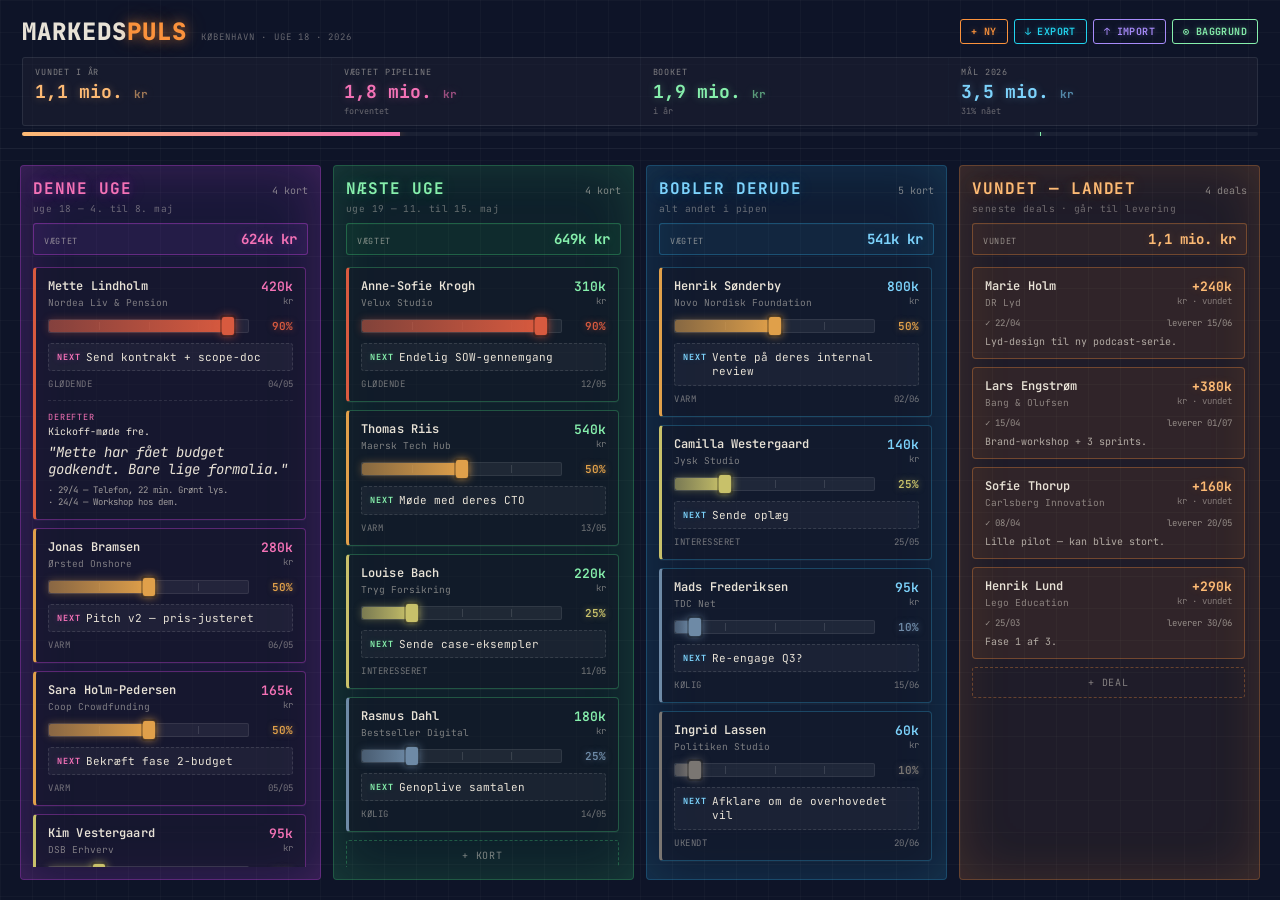
==== index.html @ 5ede5869 "Add files via upload" ====
<!doctype html>
<html lang="da">
<head>
  <meta charset="utf-8" />
  <meta name="viewport" content="width=device-width, initial-scale=1, viewport-fit=cover" />
  <title>Markedspuls — pipeline</title>

  <!-- Favicon: 32×32 magenta dot on midnat (placeholder, inlined SVG) -->
  <link rel="icon" type="image/svg+xml" href="data:image/svg+xml;utf8,<svg xmlns='http://www.w3.org/2000/svg' viewBox='0 0 32 32'><rect width='32' height='32' fill='%230E1428'/><circle cx='16' cy='16' r='6' fill='%23F472B6'/></svg>" />

  <!-- Fonts -->
  <link rel="preconnect" href="https://fonts.googleapis.com" />
  <link rel="preconnect" href="https://fonts.gstatic.com" crossorigin />
  <link href="https://fonts.googleapis.com/css2?family=Inter:wght@400;500;600;700&family=JetBrains+Mono:wght@400;500;600;700;800&display=swap" rel="stylesheet" />

  <link rel="stylesheet" href="styles.css" />
</head>
<body>
  <div class="app">
    <div class="topbar" id="topbar"></div>
    <div class="lanes" id="lanes"></div>
  </div>

  <!-- Step 1: data inlined as plain JS, no Firebase yet -->
  <script src="data.js"></script>
  <script src="app.js"></script>
</body>
</html>
---- styles.css ----
/* ─────────────────────────────────────────────────────────────
   Markedspuls — pipeline-board (Direction 04b)
   Pure CSS, no preprocessor. Step 1: static, no Firebase.
   ───────────────────────────────────────────────────────────── */

:root {
  /* Backgrounds (default = midnat) */
  --bg:        #0E1428;
  --grid:      rgba(255,255,255,0.025);

  /* Surfaces / text */
  --card-surface:     rgba(20, 24, 40, 0.55);
  --card-surface-won: rgba(251, 146, 60, 0.08);
  --text-primary:     #E8E2D6;
  --text-secondary:   rgba(232, 226, 214, 0.5);
  --text-tertiary:    rgba(232, 226, 214, 0.4);
  --text-quaternary:  rgba(232, 226, 214, 0.45);
  --text-muted:       rgba(232, 226, 214, 0.55);
  --text-soft:        rgba(232, 226, 214, 0.65);
  --text-quiet:       rgba(232, 226, 214, 0.7);

  /* Accents */
  --accent-magenta: #F472B6;  /* now */
  --accent-green:   #86EFAC;  /* next */
  --accent-azure:   #7DD3FC;  /* bubbles */
  --accent-amber:   #FDBA74;  /* won */
  --orange-puls:    #FB923C;
  --cyan-export:    #22D3EE;
  --purple-import:  #A78BFA;
}

/* ── Reset / base ─────────────────────────────────────────── */
* { box-sizing: border-box; }
html, body {
  margin: 0;
  padding: 0;
  height: 100%;
  background: var(--bg);
  color: var(--text-primary);
  font-family: Inter, -apple-system, BlinkMacSystemFont, "Segoe UI", sans-serif;
  -webkit-font-smoothing: antialiased;
  -moz-osx-font-smoothing: grayscale;
  overflow: hidden;
}

/* App root: full viewport, navy background, 32px grid */
.app {
  width: 100vw;
  height: 100vh;
  background: var(--bg);
  background-image:
    linear-gradient(var(--grid) 1px, transparent 1px),
    linear-gradient(90deg, var(--grid) 1px, transparent 1px);
  background-size: 32px 32px;
  display: flex;
  flex-direction: column;
  color: var(--text-primary);
  overflow: hidden;
}

button {
  font: inherit;
  cursor: pointer;
}

/* ── Topbar ───────────────────────────────────────────────── */
.topbar {
  padding: 16px 22px 12px;
  border-bottom: 1px solid rgba(255,255,255,0.06);
  position: relative;
  flex-shrink: 0;
}

.topbar-row {
  display: flex;
  align-items: center;
  justify-content: space-between;
  margin-bottom: 10px;
  gap: 16px;
}

.logo {
  display: flex;
  align-items: baseline;
  gap: 14px;
}

.logo-mark {
  font-family: "JetBrains Mono", monospace;
  font-size: 24px;
  font-weight: 800;
  letter-spacing: 0.04em;
  color: var(--text-primary);
  text-transform: uppercase;
}
.logo-mark .puls {
  color: var(--orange-puls);
  text-shadow: 0 0 12px rgba(251,146,60,0.6), 0 0 24px rgba(251,146,60,0.3);
}

.logo-meta {
  font-family: "JetBrains Mono", monospace;
  font-size: 9px;
  color: var(--text-tertiary);
  letter-spacing: 0.12em;
  text-transform: uppercase;
}

.actions {
  display: flex;
  gap: 6px;
  flex-shrink: 0;
}

.action-btn {
  font-family: "JetBrains Mono", monospace;
  font-size: 10px;
  font-weight: 600;
  letter-spacing: 0.04em;
  text-transform: uppercase;
  background: transparent;
  padding: 5px 10px;
  border-radius: 3px;
  border: 1px solid currentColor;
  color: var(--btn-color, var(--orange-puls));
  text-shadow: 0 0 6px var(--btn-shadow, rgba(251,146,60,0.4));
  transition: background 0.12s;
}
.action-btn:hover { background: rgba(255,255,255,0.04); }

.bg-dropdown {
  position: absolute;
  right: 22px;
  top: 52px;
  background: rgba(20,24,40,0.95);
  border: 1px solid rgba(134,239,172,0.4);
  border-radius: 3px;
  padding: 8px;
  display: flex;
  gap: 6px;
  z-index: 10;
  box-shadow: 0 8px 32px rgba(0,0,0,0.5);
}
.bg-swatch {
  width: 60px;
  height: 36px;
  border: 1px solid rgba(255,255,255,0.15);
  border-radius: 2px;
  font-family: "JetBrains Mono", monospace;
  font-size: 9px;
  color: rgba(232,226,214,0.7);
  text-transform: uppercase;
  letter-spacing: 0.06em;
}
.bg-swatch.is-active { border: 2px solid var(--accent-green); }

/* "Lander et sted" strip ─ 4 cells with hairline dividers */
.strip {
  display: grid;
  grid-template-columns: repeat(4, 1fr);
  gap: 1px;
  margin-top: 6px;
  background: rgba(255,255,255,0.04);
  border: 1px solid rgba(255,255,255,0.08);
  border-radius: 3px;
  overflow: hidden;
}
.strip-cell {
  padding: 8px 12px;
  background: rgba(20,24,40,0.4);
}
.strip-label {
  font-family: "JetBrains Mono", monospace;
  font-size: 8.5px;
  color: rgba(232,226,214,0.5);
  text-transform: uppercase;
  letter-spacing: 0.1em;
}
.strip-value {
  font-family: "JetBrains Mono", monospace;
  font-size: 18px;
  font-weight: 700;
  margin-top: 2px;
  color: var(--strip-color, var(--text-primary));
  text-shadow: 0 0 8px var(--strip-shadow, transparent);
}
.strip-value .unit {
  font-size: 11px;
  opacity: 0.6;
  font-weight: 700;
}
.strip-sub {
  font-family: "JetBrains Mono", monospace;
  font-size: 8.5px;
  color: rgba(232,226,214,0.4);
  margin-top: 2px;
}

/* Goal progress bar */
.goal-bar {
  margin-top: 6px;
  height: 4px;
  background: rgba(255,255,255,0.05);
  border-radius: 2px;
  position: relative;
  overflow: hidden;
}
.goal-fill {
  position: absolute;
  left: 0; top: 0; bottom: 0;
  background: linear-gradient(90deg, #FDBA74, #F472B6);
  box-shadow: 0 0 8px rgba(251,146,60,0.5);
}
.goal-marker {
  position: absolute;
  top: 0; bottom: 0;
  width: 1px;
  background: var(--accent-green);
  box-shadow: 0 0 6px var(--accent-green);
}

/* ── Lanes grid ───────────────────────────────────────────── */
.lanes {
  flex: 1;
  display: grid;
  grid-template-columns: 1fr 1fr 1fr 1fr;
  gap: 12px;
  padding: 16px 20px 20px;
  overflow: hidden;
  min-height: 0;
}

.lane {
  border-radius: 4px;
  padding: 12px;
  display: flex;
  flex-direction: column;
  min-height: 0;
  background: var(--lane-bg);
  border: 1px solid var(--lane-border);
  box-shadow: inset 0 0 60px -10px var(--lane-glow);
}

.lane-header { margin-bottom: 12px; }

.lane-title-row {
  display: flex;
  align-items: baseline;
  justify-content: space-between;
}
.lane-title {
  font-family: "JetBrains Mono", monospace;
  font-size: 16px;
  font-weight: 700;
  letter-spacing: 0.06em;
  text-transform: uppercase;
  color: var(--lane-title);
  text-shadow: 0 0 10px var(--lane-glow), 0 0 20px var(--lane-glow);
}
.lane-count {
  font-family: "JetBrains Mono", monospace;
  font-size: 10px;
  color: rgba(232,226,214,0.5);
}
.lane-subtitle {
  font-family: "JetBrains Mono", monospace;
  font-size: 9.5px;
  color: rgba(232,226,214,0.4);
  margin-top: 3px;
  letter-spacing: 0.04em;
}
.lane-total {
  margin-top: 8px;
  padding: 6px 10px;
  border: 1px solid var(--lane-border);
  border-radius: 3px;
  background: var(--lane-bg);
  display: flex;
  justify-content: space-between;
  align-items: baseline;
}
.lane-total-label {
  font-family: "JetBrains Mono", monospace;
  font-size: 8.5px;
  color: rgba(232,226,214,0.55);
  text-transform: uppercase;
  letter-spacing: 0.08em;
}
.lane-total-value {
  font-family: "JetBrains Mono", monospace;
  font-size: 14px;
  font-weight: 700;
  color: var(--lane-title);
  text-shadow: 0 0 8px var(--lane-glow);
}

/* Lane card list — independent vertical scroll if overflow */
.lane-cards {
  display: flex;
  flex-direction: column;
  gap: 8px;
  overflow-y: auto;
  flex: 1;
  min-height: 0;
  padding-right: 2px; /* breathing room from scrollbar */
}

/* Custom scrollbar for the lane lists */
.lane-cards::-webkit-scrollbar { width: 5px; }
.lane-cards::-webkit-scrollbar-thumb { background: rgba(255,255,255,0.08); border-radius: 4px; }
.lane-cards::-webkit-scrollbar-track { background: transparent; }

/* ── Pipeline card ────────────────────────────────────────── */
.card {
  background: var(--card-surface);
  border: 1px solid var(--lane-border);
  border-left: 3px solid var(--temp-color);
  border-radius: 4px;
  padding: 10px 12px 11px;
  cursor: pointer;
  position: relative;
  color: var(--text-primary);
  box-shadow: 0 1px 0 rgba(255,255,255,0.03);
  transition: transform 0.12s ease, box-shadow 0.12s ease;
  animation: cardFadeIn 0.32s ease both;
}
.card:hover {
  transform: translateY(-1px);
}
.card.is-overdue {
  box-shadow:
    0 0 0 1px var(--temp-color-66),
    0 0 14px var(--temp-color-33);
}

@keyframes cardFadeIn {
  from { opacity: 0; transform: translateY(4px); }
  to   { opacity: 1; transform: translateY(0); }
}

.card-head {
  display: flex;
  justify-content: space-between;
  gap: 8px;
  align-items: flex-start;
}
.card-name {
  font-family: "JetBrains Mono", monospace;
  font-size: 12px;
  font-weight: 600;
  letter-spacing: 0.01em;
}
.card-company {
  font-family: "JetBrains Mono", monospace;
  font-size: 9.5px;
  color: var(--text-secondary);
  margin-top: 2px;
}
.card-value {
  font-family: "JetBrains Mono", monospace;
  font-size: 13px;
  font-weight: 600;
  color: var(--lane-title);
  text-align: right;
}
.card-value-unit {
  font-family: "JetBrains Mono", monospace;
  font-size: 9px;
  color: var(--text-quaternary);
  text-align: right;
}

/* Probability bar */
.prob-row {
  margin-top: 10px;
  display: flex;
  align-items: center;
  gap: 8px;
}
.prob-bar {
  flex: 1;
  height: 14px;
  background: rgba(255,255,255,0.06);
  border: 1px solid rgba(255,255,255,0.08);
  border-radius: 2px;
  position: relative;
  cursor: ew-resize;
  touch-action: none;
}
.prob-tick {
  position: absolute;
  top: 2px; bottom: 2px;
  width: 1px;
  background: rgba(255,255,255,0.12);
}
.prob-fill {
  position: absolute;
  top: 0; bottom: 0; left: 0;
  background: linear-gradient(90deg, var(--temp-color-88), var(--temp-color));
  box-shadow: 0 0 8px var(--temp-color-66);
  border-radius: 2px;
  transition: width 0.15s;
  pointer-events: none;
}
.prob-fill.is-dragging { transition: none; }
.prob-handle {
  position: absolute;
  top: -3px; bottom: -3px;
  width: 12px;
  background: var(--temp-color);
  border-radius: 2px;
  box-shadow: 0 0 10px var(--temp-color), 0 0 0 2px rgba(0,0,0,0.4);
  transition: left 0.15s;
  pointer-events: none;
}
.prob-handle.is-dragging { transition: none; }
.prob-pct {
  font-family: "JetBrains Mono", monospace;
  font-size: 11px;
  font-weight: 600;
  color: var(--temp-color);
  min-width: 36px;
  text-align: right;
  text-shadow: 0 0 6px var(--temp-color-80);
}

/* NEXT box */
.next-box {
  margin-top: 10px;
  padding: 6px 8px;
  background: rgba(255,255,255,0.04);
  border: 1px dashed rgba(255,255,255,0.12);
  border-radius: 3px;
  display: flex;
  align-items: flex-start;
  gap: 6px;
}
.next-label {
  font-family: "JetBrains Mono", monospace;
  font-size: 8.5px;
  color: var(--lane-title);
  font-weight: 700;
  letter-spacing: 0.1em;
  text-shadow: 0 0 6px var(--lane-glow);
  margin-top: 1px;
  flex-shrink: 0;
}
.next-text {
  font-family: "JetBrains Mono", monospace;
  font-size: 11px;
  line-height: 1.3;
  color: var(--text-primary);
}

/* Card meta row (status + date) */
.card-meta {
  margin-top: 7px;
  font-family: "JetBrains Mono", monospace;
  font-size: 9px;
  display: flex;
  justify-content: space-between;
  color: rgba(232,226,214,0.45);
}
.card-meta .status {
  text-transform: uppercase;
  letter-spacing: 0.06em;
}
.card-meta.is-overdue .status { color: var(--temp-color); }
.card-meta.is-overdue { color: var(--temp-color); }
.card-meta.is-soon .status { color: var(--accent-amber); }
.card-meta.is-soon { color: var(--accent-amber); }

/* Expanded card section */
.card-expanded {
  margin-top: 10px;
  padding-top: 10px;
  border-top: 1px dashed rgba(255,255,255,0.10);
  font-family: "JetBrains Mono", monospace;
  font-size: 10px;
  color: var(--text-soft);
}
.card-expanded .derefter-label {
  font-size: 8.5px;
  text-transform: uppercase;
  letter-spacing: 0.1em;
  color: var(--lane-title);
}
.card-expanded .derefter-text {
  margin-top: 2px;
  color: var(--text-primary);
  margin-bottom: 6px;
}
.card-expanded .quote {
  font-family: "JetBrains Mono", monospace;
  font-style: italic;
  font-size: 14px;
  line-height: 1.2;
  color: var(--text-primary);
  margin-bottom: 6px;
}
.card-expanded .log-line {
  font-size: 9px;
  color: var(--text-soft);
}

/* ── Won card ─────────────────────────────────────────────── */
.won-card {
  background: var(--card-surface-won);
  border: 1px solid var(--lane-border);
  border-radius: 4px;
  padding: 10px 12px;
  color: var(--text-primary);
  animation: cardFadeIn 0.32s ease both;
}
.won-card .card-value {
  color: var(--accent-amber);
  font-weight: 700;
  text-shadow: 0 0 8px var(--lane-glow);
}
.won-card .card-value-unit { color: var(--text-quaternary); }

.won-meta {
  margin-top: 8px;
  display: flex;
  justify-content: space-between;
  font-family: "JetBrains Mono", monospace;
  font-size: 9px;
  color: rgba(232,226,214,0.55);
}

.won-note {
  margin-top: 6px;
  font-family: "JetBrains Mono", monospace;
  font-size: 10px;
  color: var(--text-quiet);
  line-height: 1.3;
}

/* ── Add-card button at bottom of lane ────────────────────── */
.add-btn {
  font-family: "JetBrains Mono", monospace;
  font-size: 10px;
  background: transparent;
  border: 1px dashed var(--lane-border);
  color: rgba(232,226,214,0.5);
  padding: 8px;
  border-radius: 3px;
  text-transform: uppercase;
  letter-spacing: 0.08em;
  margin-top: 0;
  flex-shrink: 0;
  transition: background 0.12s, color 0.12s;
}
.add-btn:hover {
  background: rgba(255,255,255,0.03);
  color: var(--text-primary);
}

/* ── Card stagger (50ms) ──────────────────────────────────── */
.card:nth-child(1), .won-card:nth-child(1) { animation-delay: 0ms; }
.card:nth-child(2), .won-card:nth-child(2) { animation-delay: 50ms; }
.card:nth-child(3), .won-card:nth-child(3) { animation-delay: 100ms; }
.card:nth-child(4), .won-card:nth-child(4) { animation-delay: 150ms; }
.card:nth-child(5), .won-card:nth-child(5) { animation-delay: 200ms; }
.card:nth-child(6), .won-card:nth-child(6) { animation-delay: 250ms; }
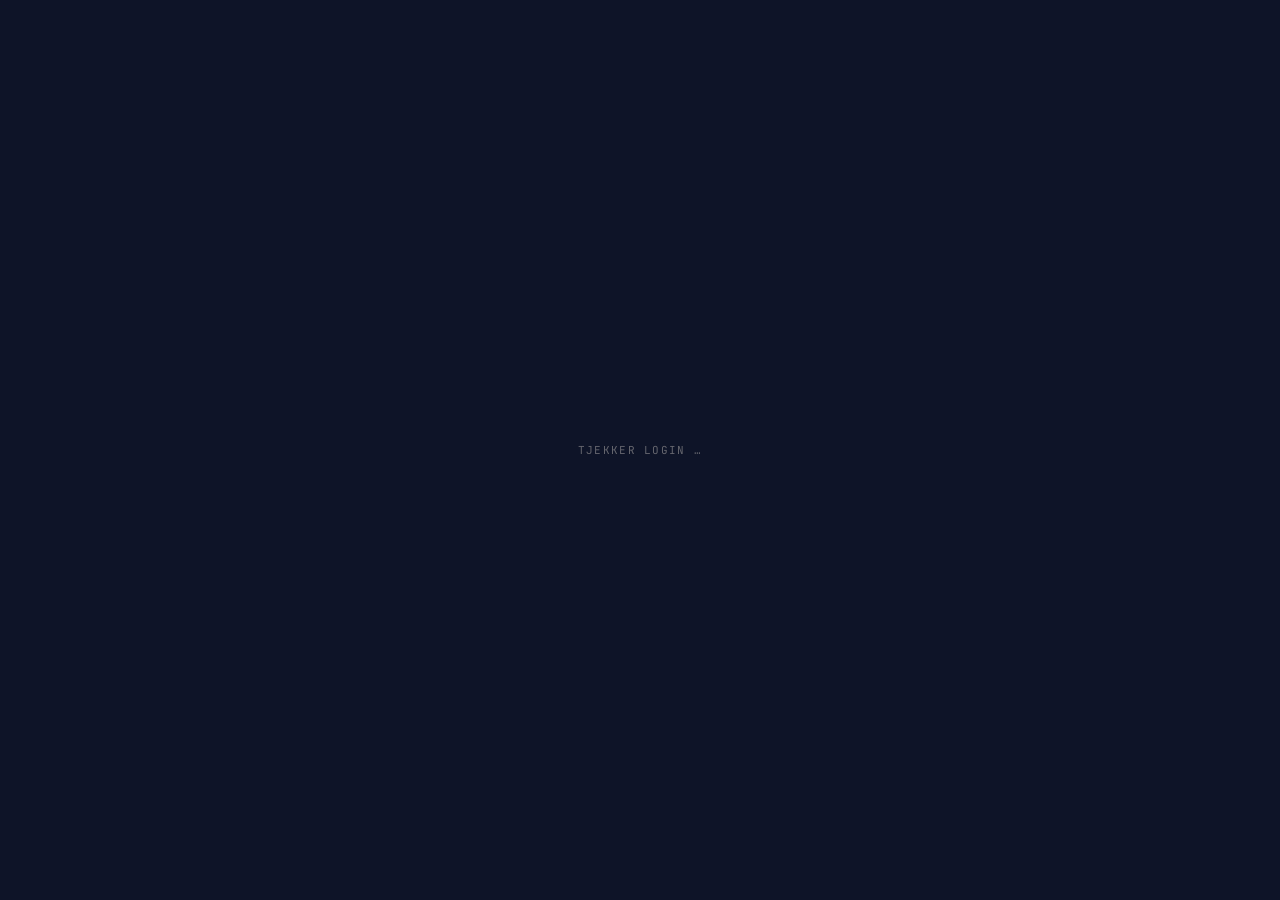
==== commit 8f075df1: "Add files via upload" ====
--- a/index.html
+++ b/index.html
@@ -14,14 +14,37 @@
   <link href="https://fonts.googleapis.com/css2?family=Inter:wght@400;500;600;700&family=JetBrains+Mono:wght@400;500;600;700;800&display=swap" rel="stylesheet" />
 
   <link rel="stylesheet" href="styles.css" />
+
+  <style>
+    .auth-pending .app { visibility: hidden; }
+    .auth-splash {
+      position: fixed; inset: 0;
+      display: flex; align-items: center; justify-content: center;
+      font-family: "JetBrains Mono", monospace;
+      font-size: 11px; letter-spacing: 0.12em; text-transform: uppercase;
+      color: rgba(232,226,214,0.4); z-index: 100;
+    }
+  </style>
 </head>
-<body>
+<body class="auth-pending">
+  <div class="auth-splash" id="auth-splash">tjekker login …</div>
+
   <div class="app">
     <div class="topbar" id="topbar"></div>
     <div class="lanes" id="lanes"></div>
   </div>
 
-  <!-- Step 1: data inlined as plain JS, no Firebase yet -->
+  <script type="module">
+    import { requireAuth, signOutUser } from "./auth.js";
+    const user = await requireAuth("./login.html");
+    window.__user = user;
+    window.__signOut = signOutUser;
+    document.body.classList.remove("auth-pending");
+    const splash = document.getElementById("auth-splash");
+    if (splash) splash.remove();
+    if (window.__onAuthReady) window.__onAuthReady(user);
+  </script>
+
   <script src="data.js"></script>
   <script src="app.js"></script>
 </body>
--- a/styles.css
+++ b/styles.css
@@ -110,6 +110,26 @@
   display: flex;
   gap: 6px;
   flex-shrink: 0;
+  align-items: center;
+}
+
+.user-chip {
+  display: flex;
+  align-items: center;
+  gap: 8px;
+  padding-left: 10px;
+  margin-left: 4px;
+  border-left: 1px solid rgba(255,255,255,0.08);
+}
+.user-email {
+  font-family: "JetBrains Mono", monospace;
+  font-size: 10px;
+  color: rgba(232,226,214,0.55);
+  letter-spacing: 0.04em;
+  max-width: 180px;
+  overflow: hidden;
+  text-overflow: ellipsis;
+  white-space: nowrap;
 }
 
 .action-btn {
